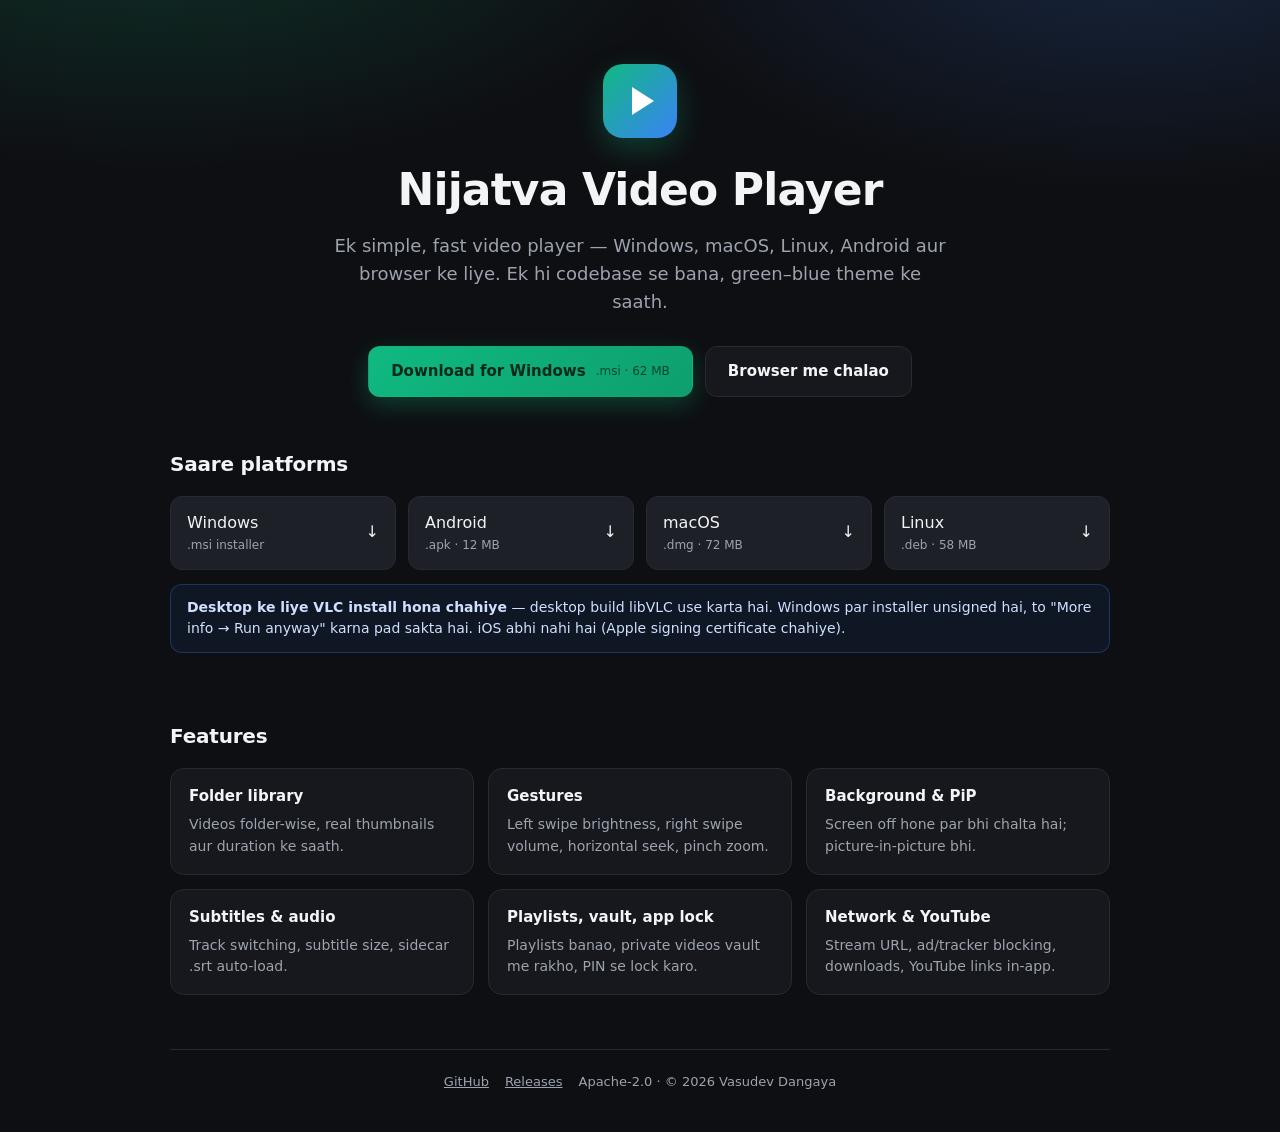
==== docs/index.html @ ae5f6578 "Move the landing page to docs/ so GitHub Pages can serve it" ====
<!DOCTYPE html>
<html lang="en">
<head>
<meta charset="utf-8" />
<meta name="viewport" content="width=device-width, initial-scale=1" />
<title>Nijatva Video Player — download</title>
<meta name="description" content="Nijatva Video Player — a simple, fast video player for Windows, macOS, Linux, Android and the browser." />
<style>
  :root{
    --emerald:#10B981; --emerald-d:#0E9F6E; --azure:#3B82F6; --cyan:#22D3EE;
    --bg:#0E0F12; --surface:#16181D; --surface2:#1D2027; --line:#262A32;
    --text:#F3F4F6; --muted:#9CA3AF;
  }
  *{box-sizing:border-box}
  html,body{margin:0;padding:0}
  body{
    background:
      radial-gradient(900px 420px at 12% -8%, rgba(16,185,129,.20), transparent 62%),
      radial-gradient(820px 420px at 88% -6%, rgba(59,130,246,.20), transparent 62%),
      var(--bg);
    color:var(--text);
    font-family:system-ui,-apple-system,"Segoe UI",Roboto,sans-serif;
    line-height:1.55;
  }
  .wrap{max-width:980px;margin:0 auto;padding:0 20px}
  header{padding:64px 0 8px;text-align:center}
  .logo{
    width:74px;height:74px;border-radius:20px;margin:0 auto 18px;
    background:linear-gradient(135deg,var(--emerald),var(--azure));
    display:grid;place-items:center;
    box-shadow:0 10px 30px rgba(16,185,129,.28);
  }
  .logo::after{
    content:"";width:0;height:0;
    border-left:22px solid #fff;border-top:14px solid transparent;border-bottom:14px solid transparent;
    margin-left:5px;
  }
  h1{font-size:clamp(28px,5vw,44px);margin:0 0 8px;letter-spacing:-.02em}
  .tag{color:var(--muted);font-size:clamp(15px,2.2vw,18px);margin:0 auto;max-width:620px}
  .cta{display:flex;gap:12px;justify-content:center;flex-wrap:wrap;margin:30px 0 10px}
  .btn{
    display:inline-flex;align-items:center;gap:10px;
    padding:13px 22px;border-radius:12px;text-decoration:none;font-weight:600;font-size:15px;
    border:1px solid var(--line);background:var(--surface);color:var(--text);
    transition:.15s ease;
  }
  .btn:hover{transform:translateY(-2px);border-color:var(--emerald)}
  .btn.primary{
    background:linear-gradient(135deg,var(--emerald),var(--emerald-d));
    color:#00281b;border-color:transparent;
    box-shadow:0 8px 24px rgba(16,185,129,.28);
  }
  .btn .os{font-size:12px;opacity:.75;font-weight:500}
  section{padding:34px 0}
  h2{font-size:20px;margin:0 0 16px;letter-spacing:-.01em}
  .grid{display:grid;grid-template-columns:repeat(auto-fit,minmax(230px,1fr));gap:14px}
  .card{
    background:var(--surface);border:1px solid var(--line);border-radius:14px;padding:16px 18px;
  }
  .card h3{margin:0 0 6px;font-size:15px}
  .card p{margin:0;color:var(--muted);font-size:14px}
  .dl{display:grid;grid-template-columns:repeat(auto-fit,minmax(220px,1fr));gap:12px}
  .dl a{
    display:flex;justify-content:space-between;align-items:center;gap:12px;
    background:var(--surface2);border:1px solid var(--line);border-radius:12px;
    padding:14px 16px;text-decoration:none;color:var(--text);
  }
  .dl a:hover{border-color:var(--azure)}
  .dl small{color:var(--muted);font-size:12px;display:block;font-weight:400}
  .note{
    margin-top:14px;background:rgba(59,130,246,.08);border:1px solid rgba(59,130,246,.28);
    border-radius:12px;padding:12px 16px;color:#cfe0ff;font-size:14px;
  }
  footer{border-top:1px solid var(--line);margin-top:20px;padding:22px 0 40px;
         color:var(--muted);font-size:13px;display:flex;gap:16px;flex-wrap:wrap;justify-content:center}
  footer a{color:var(--muted)}
  footer a:hover{color:var(--emerald)}
</style>
</head>
<body>
<div class="wrap">

  <header>
    <div class="logo"></div>
    <h1>Nijatva Video Player</h1>
    <p class="tag">Ek simple, fast video player — Windows, macOS, Linux, Android aur browser ke liye.
       Ek hi codebase se bana, green–blue theme ke saath.</p>

    <div class="cta">
      <a class="btn primary" href="https://github.com/vasudev-work/nijatva-video-player-multiplatform/releases/download/v1.0.0/nijatva-video-player-windows.msi">
        Download for Windows <span class="os">.msi · 62 MB</span>
      </a>
      <a class="btn" href="player/">Browser me chalao</a>
    </div>
  </header>

  <section>
    <h2>Saare platforms</h2>
    <div class="dl">
      <a href="https://github.com/vasudev-work/nijatva-video-player-multiplatform/releases/download/v1.0.0/nijatva-video-player-windows.msi">
        <span>Windows<small>.msi installer</small></span><span>↓</span>
      </a>
      <a href="https://github.com/vasudev-work/nijatva-video-player-multiplatform/releases/download/v1.0.0/nijatva-video-player-android.apk">
        <span>Android<small>.apk · 12 MB</small></span><span>↓</span>
      </a>
      <a href="https://github.com/vasudev-work/nijatva-video-player-multiplatform/releases/download/v1.0.0/nijatva-video-player-macos.dmg">
        <span>macOS<small>.dmg · 72 MB</small></span><span>↓</span>
      </a>
      <a href="https://github.com/vasudev-work/nijatva-video-player-multiplatform/releases/download/v1.0.0/nijatva-video-player-linux.deb">
        <span>Linux<small>.deb · 58 MB</small></span><span>↓</span>
      </a>
    </div>
    <div class="note">
      <strong>Desktop ke liye VLC install hona chahiye</strong> — desktop build libVLC use karta hai.
      Windows par installer unsigned hai, to "More info → Run anyway" karna pad sakta hai.
      iOS abhi nahi hai (Apple signing certificate chahiye).
    </div>
  </section>

  <section>
    <h2>Features</h2>
    <div class="grid">
      <div class="card"><h3>Folder library</h3><p>Videos folder-wise, real thumbnails aur duration ke saath.</p></div>
      <div class="card"><h3>Gestures</h3><p>Left swipe brightness, right swipe volume, horizontal seek, pinch zoom.</p></div>
      <div class="card"><h3>Background &amp; PiP</h3><p>Screen off hone par bhi chalta hai; picture-in-picture bhi.</p></div>
      <div class="card"><h3>Subtitles &amp; audio</h3><p>Track switching, subtitle size, sidecar .srt auto-load.</p></div>
      <div class="card"><h3>Playlists, vault, app lock</h3><p>Playlists banao, private videos vault me rakho, PIN se lock karo.</p></div>
      <div class="card"><h3>Network &amp; YouTube</h3><p>Stream URL, ad/tracker blocking, downloads, YouTube links in-app.</p></div>
    </div>
  </section>

  <footer>
    <a href="https://github.com/vasudev-work/nijatva-video-player-multiplatform">GitHub</a>
    <a href="https://github.com/vasudev-work/nijatva-video-player-multiplatform/releases">Releases</a>
    <span>Apache-2.0 · © 2026 Vasudev Dangaya</span>
  </footer>

</div>
</body>
</html>
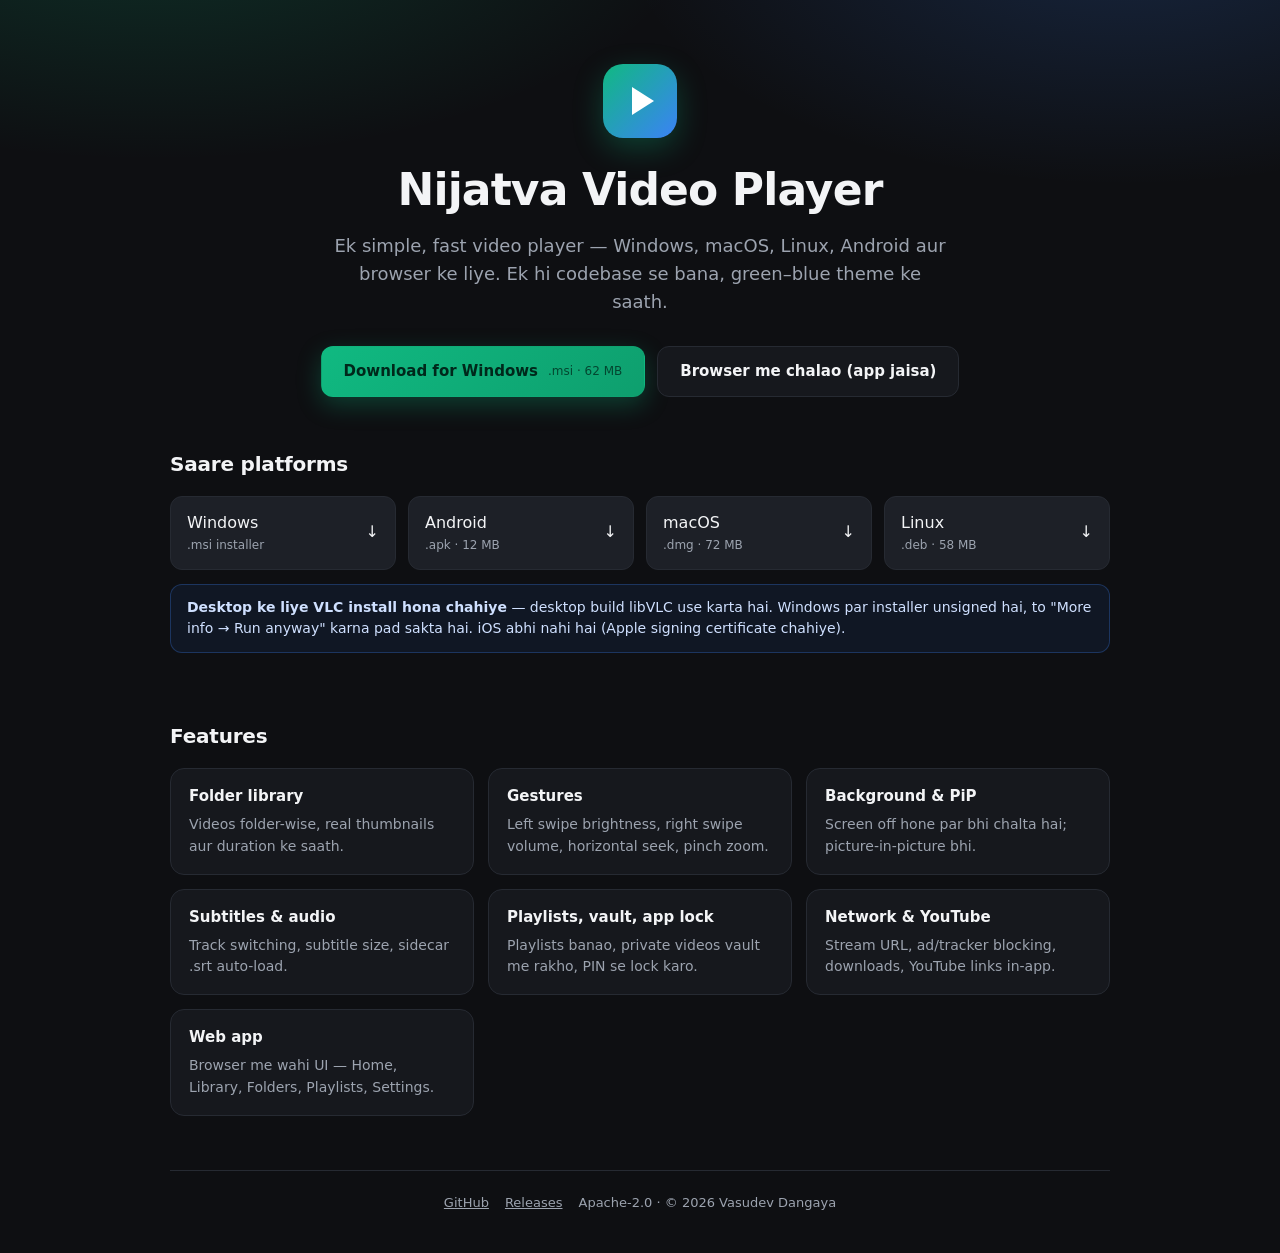
==== commit c609d520: "Web app matching the Android UI: Home/Library/Folders/Playlists/Settings, thumbnails, full player co" ====
--- a/docs/index.html
+++ b/docs/index.html
@@ -90,7 +90,7 @@
       <a class="btn primary" href="https://github.com/vasudev-work/nijatva-video-player-multiplatform/releases/download/v1.0.0/nijatva-video-player-windows.msi">
         Download for Windows <span class="os">.msi · 62 MB</span>
       </a>
-      <a class="btn" href="player/">Browser me chalao</a>
+      <a class="btn" href="app/">Browser me chalao (app jaisa)</a>
     </div>
   </header>
 
@@ -126,6 +126,7 @@
       <div class="card"><h3>Subtitles &amp; audio</h3><p>Track switching, subtitle size, sidecar .srt auto-load.</p></div>
       <div class="card"><h3>Playlists, vault, app lock</h3><p>Playlists banao, private videos vault me rakho, PIN se lock karo.</p></div>
       <div class="card"><h3>Network &amp; YouTube</h3><p>Stream URL, ad/tracker blocking, downloads, YouTube links in-app.</p></div>
+      <div class="card"><h3>Web app</h3><p>Browser me wahi UI — Home, Library, Folders, Playlists, Settings.</p></div>
     </div>
   </section>
 
